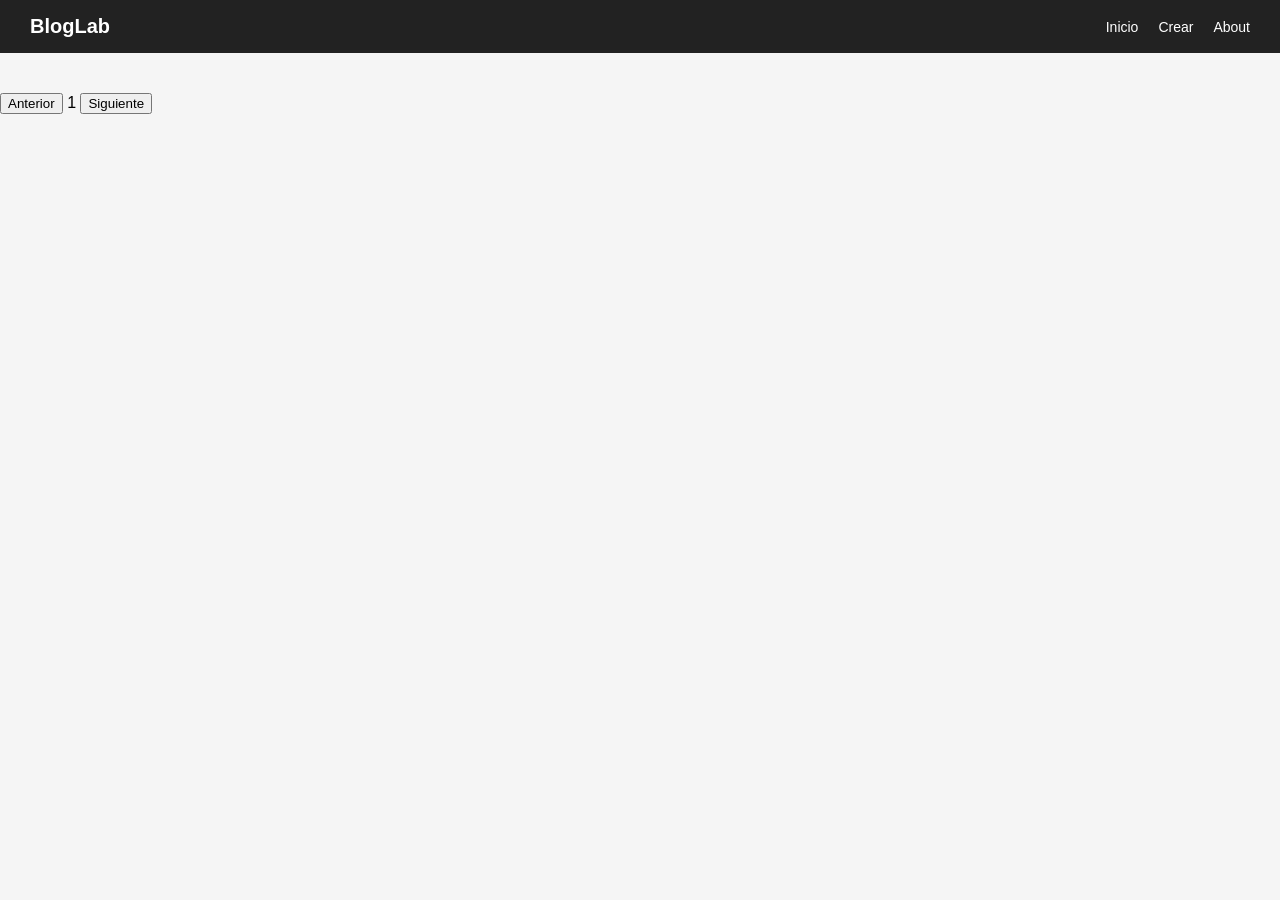
==== index.html @ 7a8147a8 "feat: improve nabvar with blog title and responsive navigation layout" ====
<!DOCTYPE html>
<html lang="es">
<head>

    <meta charset="UTF-8">
    <link rel="stylesheet" href="css/main.css">
    <link rel="stylesheet" href="css/components.css">
    <link rel="stylesheet" href="css/responsive.css">
    
    <title>Blog</title>
</head>
<body>
    <!--Navbar-->
    <nav class="navbar">
        <div class="logo">BlogLab</div>

        <div class="nav-links">
            <a href="index.html">Inicio</a>
            <a href="pages/create.html">Crear</a>
            <a href="pages/about.html">About</a>
        </div>  
    </nav>

    
    <!-- Contenedor de posts -->
     <div id ="posts-container"></div>

     <!--paginacion-->
     <div id="pagination">
        <button id="prev-btn">Anterior</button>
        <span id="page-number">1</span>
        <button id="next-btn">Siguiente</button>
     </div>

     <!--Script -->
     <script type="module" src="js/app.js"></script>

    
</body>
</html>
---- css/main.css ----
body{
    font-family: Arial, Helvetica, sans-serif;
    margin: 0;
    background-color: #f5f5f5;

}

#posts-container{
    display: grid;
    grid-template-columns: repeat( auto-fit, minmax(250px, 1fr));
    gap: 20px;
    padding: 20px;

}

nav{
    background: #333;
    padding: 10px;
    display: flex;
    gap: 15px;
}

nav a{
    color: white;
    text-decoration: none;
}

nav a:hover {
  text-decoration: underline;
}

.navbar{
    display: flex;
    justify-content: space-between;
    align-items: center;
    background: #222;
    padding: 15px 30px;

}

.logo{
    color: white;
    font-size: 20px;
    font-weight: bold;

}


.nav-links{
    display: flex;
    gap: 20px;
}

.nav-links a {
    color: white;
    text-decoration: none;
    font-size: 14px;
    transition: color 0.2s ease;

}

.nav-links a:hover{
    color: #007bff;
}
---- css/components.css ----
/* cards*/
.post-card{
    background: white;
    border-radius: 12px;
    overflow: hidden;
    box-shadow: 0 4px 10px rgba(0, 0, 0, 0.1);
    transition: transform 0.2s ease;

}

.post-card:hover{
    transform: translateY(-5px);
}

.post-card img{
    width: 100%;
    height: 180px;
    object-fit: cover;

}

.post-card h3 {
    padding: 10px;
    font-size: 16px;

}

.post-card p {
    padding:0 10px;
    font-size: 14px;

}

.post-card button {
    margin: 10px;
    padding: 8px; 
    border: none;
    background: #007bff;
    color: white;
    border-radius: 6px;
    cursor: pointer;
}
---- css/responsive.css ----
@media(max-width: 600px){
    .post-card{
        margin: 10px;
        padding: 12px;
    }
}

@media (max-width: 600px) {
  .navbar {
    flex-direction: column;
    gap: 10px;
  }

  .nav-links {
    flex-direction: column;
    align-items: center;
  }
}
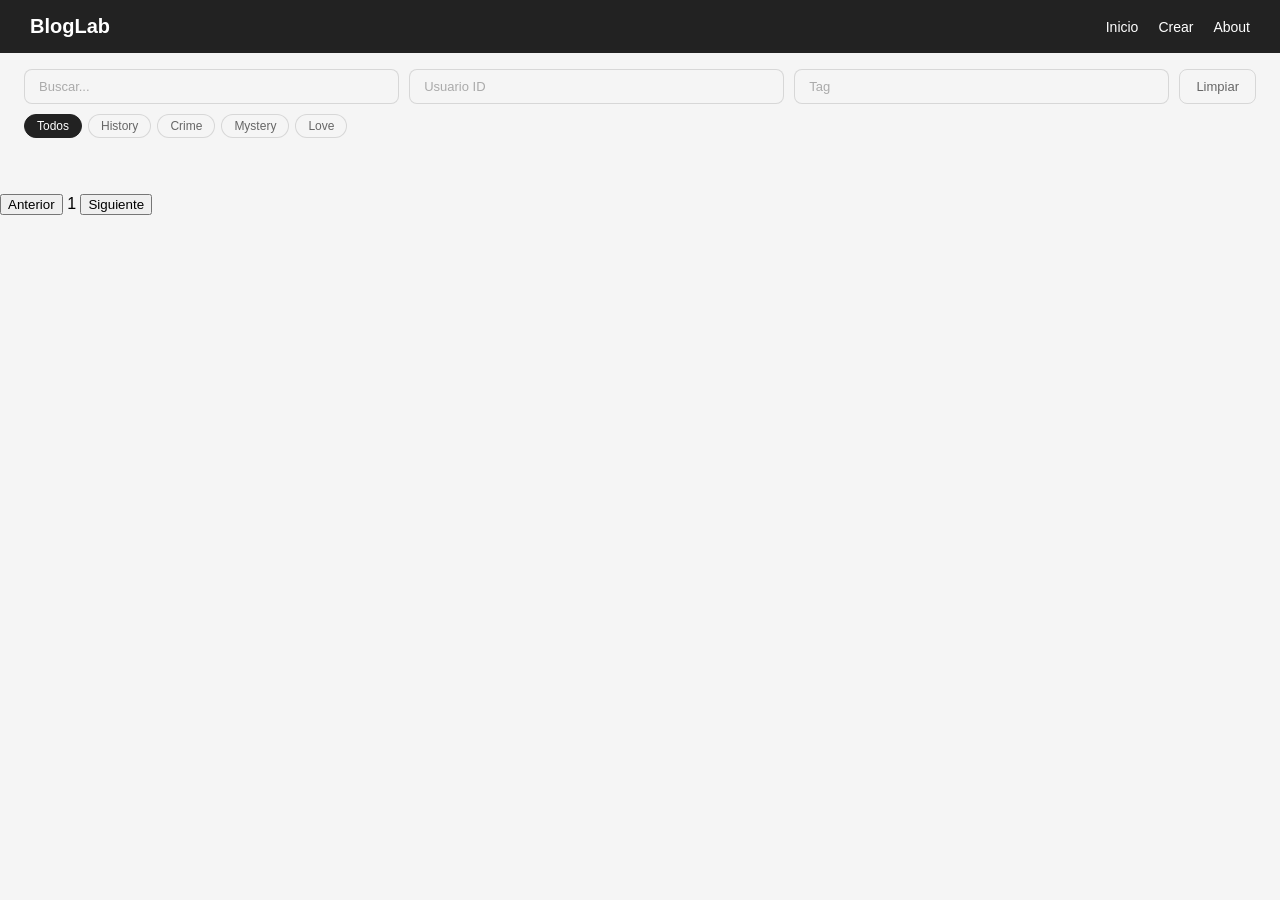
==== commit 8b1b20c4: "feat: disenio de filtros, pills de tags y userID en tags" ====
--- a/index.html
+++ b/index.html
@@ -22,7 +22,21 @@
         </div>  
     </nav>
 
-    
+    <!--Filtros -->
+    <div id="filters">
+  <input type="text" id="search-input" placeholder="Buscar...">
+  <input type="number" id="user-filter" placeholder="Usuario ID" min="1">
+  <input type="text" id="tag-filter" placeholder="Tag">
+  <button id="clear-filters">Limpiar</button>
+</div>
+
+<div id="popular-tags">
+  <span class="tag-pill active" data-tag="">Todos</span>
+  <span class="tag-pill" data-tag="history">History</span>
+  <span class="tag-pill" data-tag="crime">Crime</span>
+  <span class="tag-pill" data-tag="mystery">Mystery</span>
+  <span class="tag-pill" data-tag="love">Love</span>
+</div>
     <!-- Contenedor de posts -->
      <div id ="posts-container"></div>
 
--- a/css/components.css
+++ b/css/components.css
@@ -40,3 +40,83 @@
     border-radius: 6px;
     cursor: pointer;
 }
+.post-user {
+  padding: 0 10px;
+  font-size: 12px;
+  color: #888;
+  font-weight: 600;
+}
+
+
+
+#filters {
+  display: flex;
+  gap: 10px;
+  padding: 16px 24px 0;
+  flex-wrap: wrap;
+}
+
+#filters input {
+  flex: 1;
+  min-width: 140px;
+  padding: 9px 14px;
+  border: 1px solid rgba(0,0,0,0.12);
+  border-radius: 8px;
+  background: #f5f5f5;
+  font-size: 13px;
+  font-family: inherit;
+  color: #333;
+  outline: none;
+  transition: border-color 0.15s, background 0.15s;
+}
+
+#filters input:focus {
+  border-color: rgba(0,0,0,0.3);
+  background: white;
+}
+
+#filters input::placeholder {
+  color: #aaa;
+}
+
+#clear-filters {
+  padding: 9px 16px;
+  border: 1px solid rgba(0,0,0,0.12);
+  border-radius: 8px;
+  background: none;
+  font-size: 13px;
+  font-family: inherit;
+  color: #666;
+  cursor: pointer;
+  transition: background 0.15s;
+}
+
+#clear-filters:hover {
+  background: #f0f0f0;
+}
+
+#popular-tags {
+  display: flex;
+  gap: 6px;
+  padding: 10px 24px 16px;
+  flex-wrap: wrap;
+}
+
+.tag-pill {
+  font-size: 12px;
+  padding: 4px 12px;
+  border-radius: 99px;
+  border: 1px solid rgba(0,0,0,0.12);
+  color: #666;
+  cursor: pointer;
+  background: #f5f5f5;
+  transition: all 0.12s;
+  user-select: none;
+}
+
+.tag-pill:hover,
+.tag-pill.active {
+  background: #222;
+  border-color: #222;
+  color: white;
+}
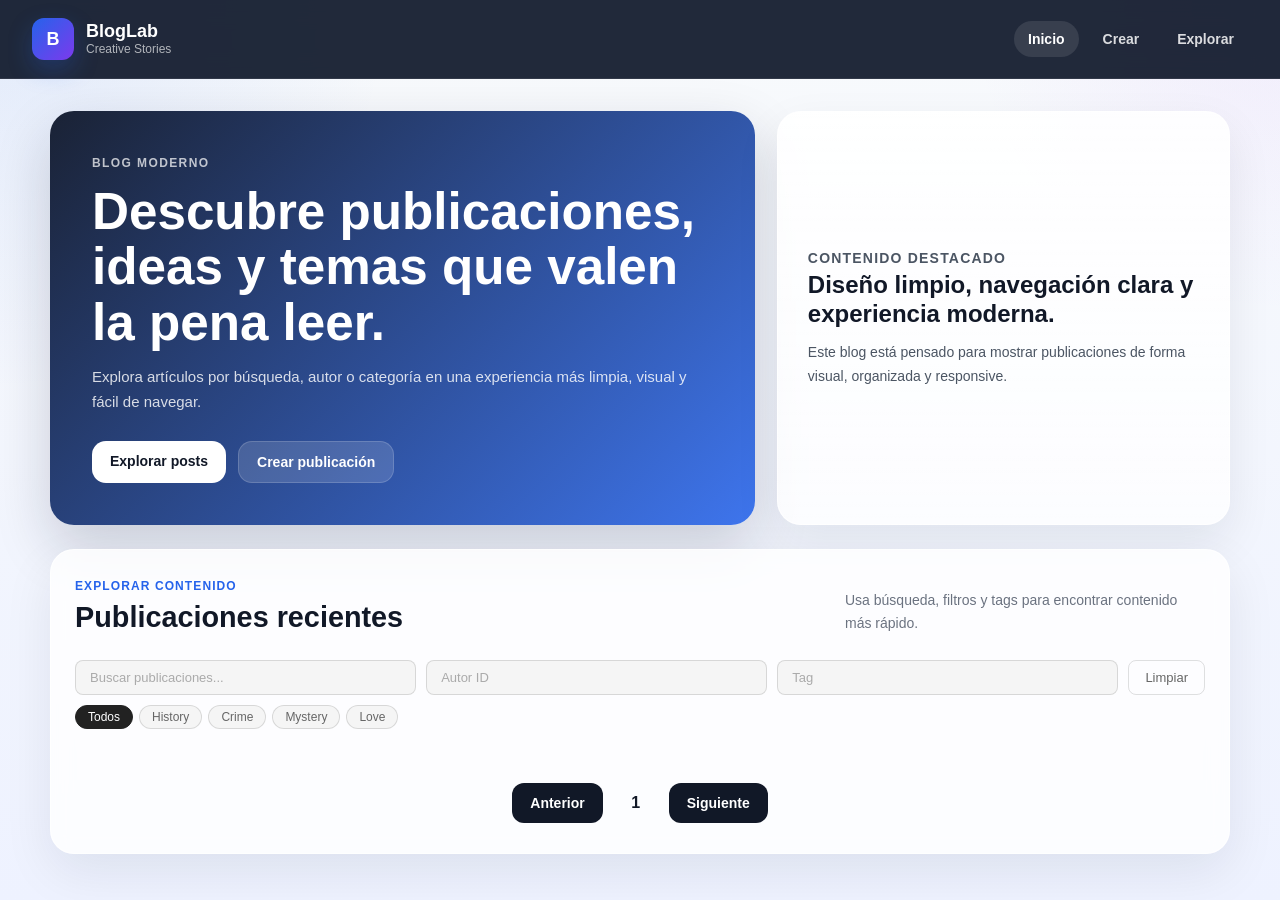
==== commit acfda18d: "feat: improve base layout and navigation structure" ====
--- a/index.html
+++ b/index.html
@@ -1,56 +1,90 @@
-
 <!DOCTYPE html>
 <html lang="es">
 <head>
-
-    <meta charset="UTF-8">
-    <link rel="stylesheet" href="css/main.css">
-    <link rel="stylesheet" href="css/components.css">
-    <link rel="stylesheet" href="css/responsive.css">
-    
-    <title>Blog</title>
+  <meta charset="UTF-8" />
+  <meta name="viewport" content="width=device-width, initial-scale=1.0" />
+  <link rel="stylesheet" href="css/main.css" />
+  <link rel="stylesheet" href="css/components.css" />
+  <link rel="stylesheet" href="css/responsive.css" />
+  <title>BlogLab</title>
 </head>
 <body>
-    <!--Navbar-->
-    <nav class="navbar">
-        <div class="logo">BlogLab</div>
+  <nav class="navbar">
+    <div class="nav-brand">
+      <div class="logo-badge">B</div>
+      <div class="logo-text">
+        <span class="logo-title">BlogLab</span>
+        <span class="logo-subtitle">Creative Stories</span>
+      </div>
+    </div>
 
-        <div class="nav-links">
-            <a href="index.html">Inicio</a>
-            <a href="pages/create.html">Crear</a>
-            <a href="pages/about.html">About</a>
-        </div>  
-    </nav>
+    <div class="nav-links">
+      <a href="index.html" class="active">Inicio</a>
+      <a href="pages/create.html">Crear</a>
+      <a href="pages/about.html">Explorar</a>
+    </div>
+  </nav>
 
-    <!--Filtros -->
-    <div id="filters">
-  <input type="text" id="search-input" placeholder="Buscar...">
-  <input type="number" id="user-filter" placeholder="Usuario ID" min="1">
-  <input type="text" id="tag-filter" placeholder="Tag">
-  <button id="clear-filters">Limpiar</button>
-</div>
+  <main class="page-shell">
+    <section class="hero-section">
+      <div class="hero-copy">
+        <span class="hero-label">BLOG MODERNO</span>
+        <h1>Descubre publicaciones, ideas y temas que valen la pena leer.</h1>
+        <p>
+          Explora artículos por búsqueda, autor o categoría en una experiencia más limpia,
+          visual y fácil de navegar.
+        </p>
 
-<div id="popular-tags">
-  <span class="tag-pill active" data-tag="">Todos</span>
-  <span class="tag-pill" data-tag="history">History</span>
-  <span class="tag-pill" data-tag="crime">Crime</span>
-  <span class="tag-pill" data-tag="mystery">Mystery</span>
-  <span class="tag-pill" data-tag="love">Love</span>
-</div>
-    <!-- Contenedor de posts -->
-     <div id ="posts-container"></div>
+        <div class="hero-actions">
+          <a href="#filters" class="hero-btn hero-btn-primary">Explorar posts</a>
+          <a href="pages/create.html" class="hero-btn hero-btn-secondary">Crear publicación</a>
+        </div>
+      </div>
 
-     <!--paginacion-->
-     <div id="pagination">
+      <div class="hero-card">
+        <p class="hero-card-label">Contenido destacado</p>
+        <h3>Diseño limpio, navegación clara y experiencia moderna.</h3>
+        <p>
+          Este blog está pensado para mostrar publicaciones de forma visual,
+          organizada y responsive.
+        </p>
+      </div>
+    </section>
+
+    <section class="content-panel">
+      <div class="section-heading">
+        <div>
+          <span class="section-label">Explorar contenido</span>
+          <h2>Publicaciones recientes</h2>
+        </div>
+        <p>Usa búsqueda, filtros y tags para encontrar contenido más rápido.</p>
+      </div>
+
+      <div id="filters">
+        <input type="text" id="search-input" placeholder="Buscar publicaciones..." />
+        <input type="number" id="user-filter" placeholder="Autor ID" min="1" />
+        <input type="text" id="tag-filter" placeholder="Tag" />
+        <button id="clear-filters">Limpiar</button>
+      </div>
+
+      <div id="popular-tags">
+        <span class="tag-pill active" data-tag="">Todos</span>
+        <span class="tag-pill" data-tag="history">History</span>
+        <span class="tag-pill" data-tag="crime">Crime</span>
+        <span class="tag-pill" data-tag="mystery">Mystery</span>
+        <span class="tag-pill" data-tag="love">Love</span>
+      </div>
+
+      <div id="posts-container"></div>
+
+      <div id="pagination">
         <button id="prev-btn">Anterior</button>
         <span id="page-number">1</span>
         <button id="next-btn">Siguiente</button>
-     </div>
+      </div>
+    </section>
+  </main>
 
-     <!--Script -->
-     <script type="module" src="js/app.js"></script>
-
-    
+  <script type="module" src="js/app.js"></script>
 </body>
-</html>
-
+</html>
--- a/css/main.css
+++ b/css/main.css
@@ -1,64 +1,285 @@
-body{
-    font-family: Arial, Helvetica, sans-serif;
-    margin: 0;
-    background-color: #f5f5f5;
-
-}
-
-#posts-container{
-    display: grid;
-    grid-template-columns: repeat( auto-fit, minmax(250px, 1fr));
-    gap: 20px;
-    padding: 20px;
-
-}
-
-nav{
-    background: #333;
-    padding: 10px;
-    display: flex;
-    gap: 15px;
-}
-
-nav a{
-    color: white;
-    text-decoration: none;
-}
-
-nav a:hover {
-  text-decoration: underline;
-}
-
-.navbar{
-    display: flex;
-    justify-content: space-between;
-    align-items: center;
-    background: #222;
-    padding: 15px 30px;
-
-}
-
-.logo{
-    color: white;
-    font-size: 20px;
-    font-weight: bold;
-
-}
-
-
-.nav-links{
-    display: flex;
-    gap: 20px;
+* {
+  box-sizing: border-box;
+}
+
+html {
+  scroll-behavior: smooth;
+}
+
+body {
+  margin: 0;
+  font-family: Arial, Helvetica, sans-serif;
+  color: #1f2937;
+  background:
+    radial-gradient(circle at top left, rgba(37, 99, 235, 0.10), transparent 25%),
+    radial-gradient(circle at top right, rgba(168, 85, 247, 0.08), transparent 20%),
+    linear-gradient(180deg, #f8fafc 0%, #eef2ff 100%);
+  min-height: 100vh;
+}
+
+.navbar {
+  position: sticky;
+  top: 0;
+  z-index: 50;
+  display: flex;
+  justify-content: space-between;
+  align-items: center;
+  padding: 18px 32px;
+  background: rgba(15, 23, 42, 0.92);
+  backdrop-filter: blur(12px);
+  border-bottom: 1px solid rgba(255, 255, 255, 0.08);
+}
+
+.nav-brand {
+  display: flex;
+  align-items: center;
+  gap: 12px;
+}
+
+.logo-badge {
+  width: 42px;
+  height: 42px;
+  border-radius: 12px;
+  display: grid;
+  place-items: center;
+  background: linear-gradient(135deg, #2563eb, #7c3aed);
+  color: white;
+  font-weight: bold;
+  font-size: 18px;
+  box-shadow: 0 10px 25px rgba(37, 99, 235, 0.25);
+}
+
+.logo-text {
+  display: flex;
+  flex-direction: column;
+}
+
+.logo-title {
+  color: white;
+  font-size: 18px;
+  font-weight: 700;
+  line-height: 1.1;
+}
+
+.logo-subtitle {
+  color: rgba(255, 255, 255, 0.65);
+  font-size: 12px;
+}
+
+.nav-links {
+  display: flex;
+  gap: 10px;
+  align-items: center;
 }
 
 .nav-links a {
-    color: white;
-    text-decoration: none;
-    font-size: 14px;
-    transition: color 0.2s ease;
-
-}
-
-.nav-links a:hover{
-    color: #007bff;
+  text-decoration: none;
+  color: rgba(255, 255, 255, 0.84);
+  font-size: 14px;
+  font-weight: 600;
+  padding: 10px 14px;
+  border-radius: 999px;
+  transition: all 0.2s ease;
+}
+
+.nav-links a:hover,
+.nav-links a.active {
+  background: rgba(255, 255, 255, 0.10);
+  color: white;
+}
+
+.page-shell {
+  width: min(1180px, calc(100% - 32px));
+  margin: 32px auto 50px;
+}
+
+.hero-section {
+  display: grid;
+  grid-template-columns: 1.4fr 0.9fr;
+  gap: 22px;
+  margin-bottom: 24px;
+}
+
+.hero-copy,
+.hero-card {
+  border-radius: 24px;
+  overflow: hidden;
+  position: relative;
+}
+
+.hero-copy {
+  padding: 42px;
+  background:
+    linear-gradient(135deg, rgba(15, 23, 42, 0.95), rgba(37, 99, 235, 0.88));
+  color: white;
+  box-shadow: 0 22px 55px rgba(15, 23, 42, 0.18);
+}
+
+.hero-label {
+  display: inline-block;
+  margin-bottom: 14px;
+  font-size: 12px;
+  font-weight: 700;
+  letter-spacing: 1.4px;
+  color: rgba(255, 255, 255, 0.72);
+}
+
+.hero-copy h1 {
+  margin: 0 0 14px;
+  font-size: clamp(2rem, 4vw, 3.2rem);
+  line-height: 1.08;
+}
+
+.hero-copy p {
+  margin: 0;
+  max-width: 640px;
+  font-size: 15px;
+  line-height: 1.7;
+  color: rgba(255, 255, 255, 0.82);
+}
+
+.hero-actions {
+  display: flex;
+  gap: 12px;
+  flex-wrap: wrap;
+  margin-top: 26px;
+}
+
+.hero-btn {
+  text-decoration: none;
+  padding: 12px 18px;
+  border-radius: 14px;
+  font-size: 14px;
+  font-weight: 700;
+  transition: transform 0.18s ease, opacity 0.18s ease;
+}
+
+.hero-btn:hover {
+  transform: translateY(-2px);
+  opacity: 0.95;
+}
+
+.hero-btn-primary {
+  background: white;
+  color: #111827;
+}
+
+.hero-btn-secondary {
+  background: rgba(255, 255, 255, 0.14);
+  color: white;
+  border: 1px solid rgba(255, 255, 255, 0.16);
+}
+
+.hero-card {
+  padding: 30px;
+  background:
+    linear-gradient(180deg, rgba(255,255,255,0.9), rgba(255,255,255,0.76));
+  border: 1px solid rgba(255,255,255,0.75);
+  box-shadow: 0 18px 45px rgba(15, 23, 42, 0.08);
+  display: flex;
+  flex-direction: column;
+  justify-content: center;
+}
+
+.hero-card-label {
+  margin: 0 0 10px;
+  color: #2563eb;
+  font-size: 12px;
+  font-weight: 700;
+  text-transform: uppercase;
+  letter-spacing: 1.2px;
+}
+
+.hero-card h3 {
+  margin: 0 0 12px;
+  font-size: 1.5rem;
+  line-height: 1.2;
+  color: #111827;
+}
+
+.hero-card p {
+  margin: 0;
+  color: #4b5563;
+  line-height: 1.7;
+  font-size: 14px;
+}
+
+.content-panel {
+  background: rgba(255, 255, 255, 0.82);
+  border: 1px solid rgba(255, 255, 255, 0.7);
+  box-shadow: 0 18px 50px rgba(15, 23, 42, 0.08);
+  backdrop-filter: blur(10px);
+  border-radius: 24px;
+  overflow: hidden;
+}
+
+.section-heading {
+  display: flex;
+  justify-content: space-between;
+  align-items: flex-end;
+  gap: 18px;
+  padding: 26px 24px 10px;
+}
+
+.section-label {
+  display: inline-block;
+  margin-bottom: 8px;
+  font-size: 12px;
+  font-weight: 700;
+  color: #2563eb;
+  text-transform: uppercase;
+  letter-spacing: 1.1px;
+}
+
+.section-heading h2 {
+  margin: 0;
+  font-size: 1.8rem;
+  color: #111827;
+}
+
+.section-heading p {
+  margin: 0;
+  max-width: 360px;
+  font-size: 14px;
+  color: #6b7280;
+  line-height: 1.6;
+}
+
+#posts-container {
+  display: grid;
+  grid-template-columns: repeat(auto-fit, minmax(260px, 1fr));
+  gap: 22px;
+  padding: 10px 24px 28px;
+}
+
+#pagination {
+  display: flex;
+  justify-content: center;
+  align-items: center;
+  gap: 14px;
+  padding: 0 24px 30px;
+}
+
+#pagination button {
+  border: none;
+  border-radius: 12px;
+  padding: 12px 18px;
+  font-size: 14px;
+  font-weight: 600;
+  cursor: pointer;
+  background: #111827;
+  color: white;
+  transition: transform 0.18s ease, opacity 0.18s ease;
+}
+
+#pagination button:hover {
+  transform: translateY(-2px);
+  opacity: 0.92;
+}
+
+#page-number {
+  min-width: 38px;
+  text-align: center;
+  font-weight: bold;
+  color: #111827;
 }
--- a/css/responsive.css
+++ b/css/responsive.css
@@ -1,18 +1,35 @@
-@media(max-width: 600px){
-    .post-card{
-        margin: 10px;
-        padding: 12px;
-    }
+@media (max-width: 900px) {
+  .navbar {
+    padding: 16px 20px;
+  }
+
+  .page-shell {
+    width: min(100% - 20px, 1180px);
+    margin: 20px auto 32px;
+  }
+
+  #posts-container {
+    padding: 10px 18px 24px;
+  }
 }
 
 @media (max-width: 600px) {
   .navbar {
     flex-direction: column;
-    gap: 10px;
+    align-items: flex-start;
+    gap: 14px;
   }
 
   .nav-links {
-    flex-direction: column;
-    align-items: center;
+    width: 100%;
+    flex-wrap: wrap;
+  }
+
+  .nav-links a {
+    text-align: center;
+  }
+
+  #pagination {
+    flex-wrap: wrap;
   }
 }
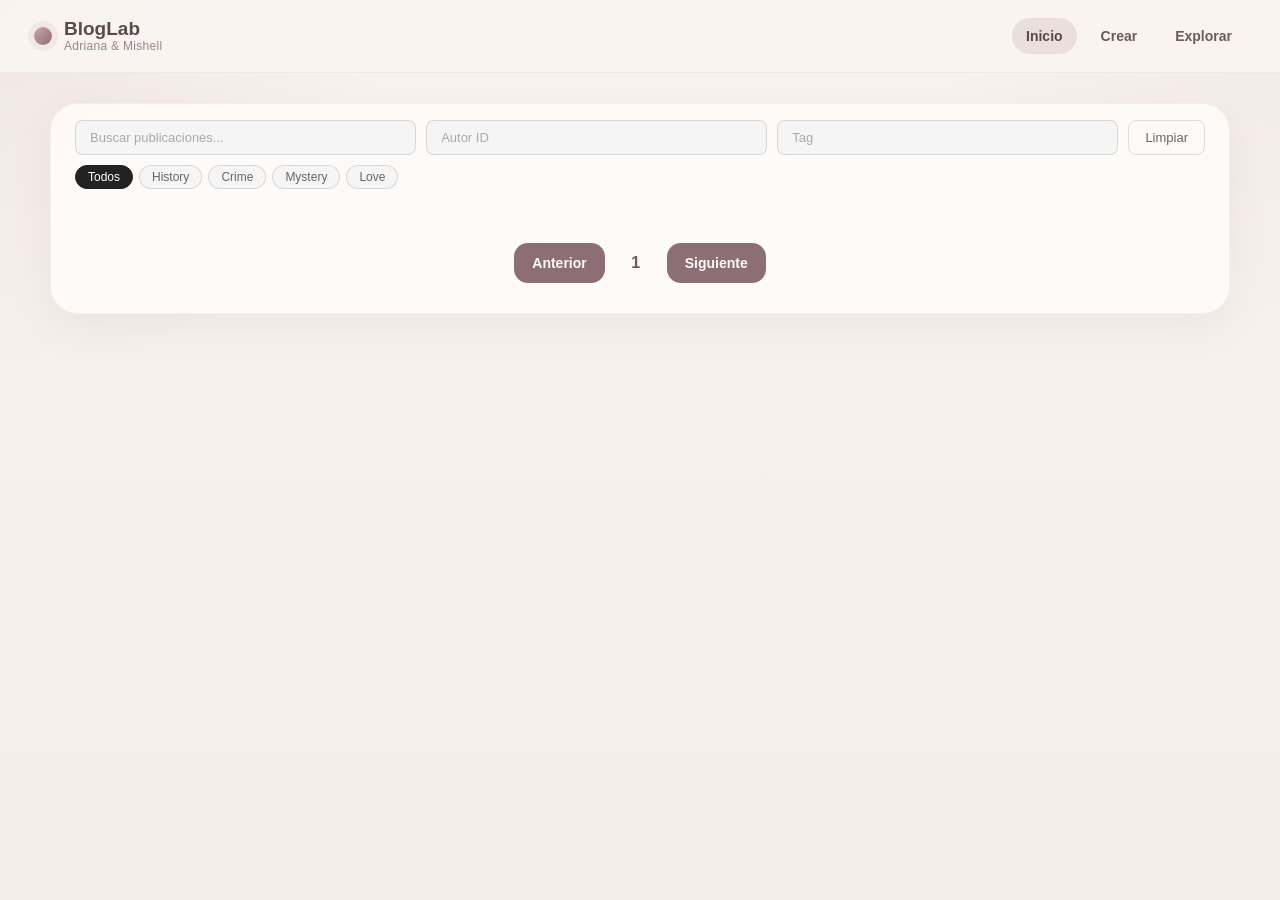
==== commit 898ed82a: "feat: change the base layout and navigation structure" ====
--- a/index.html
+++ b/index.html
@@ -11,10 +11,10 @@
 <body>
   <nav class="navbar">
     <div class="nav-brand">
-      <div class="logo-badge">B</div>
-      <div class="logo-text">
-        <span class="logo-title">BlogLab</span>
-        <span class="logo-subtitle">Creative Stories</span>
+      <div class="brand-mark"></div>
+      <div class="brand-text">
+        <span class="brand-title">BlogLab</span>
+        <span class="brand-subtitle">Adriana & Mishell </span>
       </div>
     </div>
 
@@ -26,40 +26,7 @@
   </nav>
 
   <main class="page-shell">
-    <section class="hero-section">
-      <div class="hero-copy">
-        <span class="hero-label">BLOG MODERNO</span>
-        <h1>Descubre publicaciones, ideas y temas que valen la pena leer.</h1>
-        <p>
-          Explora artículos por búsqueda, autor o categoría en una experiencia más limpia,
-          visual y fácil de navegar.
-        </p>
-
-        <div class="hero-actions">
-          <a href="#filters" class="hero-btn hero-btn-primary">Explorar posts</a>
-          <a href="pages/create.html" class="hero-btn hero-btn-secondary">Crear publicación</a>
-        </div>
-      </div>
-
-      <div class="hero-card">
-        <p class="hero-card-label">Contenido destacado</p>
-        <h3>Diseño limpio, navegación clara y experiencia moderna.</h3>
-        <p>
-          Este blog está pensado para mostrar publicaciones de forma visual,
-          organizada y responsive.
-        </p>
-      </div>
-    </section>
-
     <section class="content-panel">
-      <div class="section-heading">
-        <div>
-          <span class="section-label">Explorar contenido</span>
-          <h2>Publicaciones recientes</h2>
-        </div>
-        <p>Usa búsqueda, filtros y tags para encontrar contenido más rápido.</p>
-      </div>
-
       <div id="filters">
         <input type="text" id="search-input" placeholder="Buscar publicaciones..." />
         <input type="number" id="user-filter" placeholder="Autor ID" min="1" />
--- a/css/main.css
+++ b/css/main.css
@@ -9,11 +9,11 @@
 body {
   margin: 0;
   font-family: Arial, Helvetica, sans-serif;
-  color: #1f2937;
+  color: #4f4343;
   background:
-    radial-gradient(circle at top left, rgba(37, 99, 235, 0.10), transparent 25%),
-    radial-gradient(circle at top right, rgba(168, 85, 247, 0.08), transparent 20%),
-    linear-gradient(180deg, #f8fafc 0%, #eef2ff 100%);
+    radial-gradient(circle at top left, rgba(214, 188, 188, 0.22), transparent 25%),
+    radial-gradient(circle at top right, rgba(232, 216, 210, 0.35), transparent 22%),
+    linear-gradient(180deg, #f8f3ef 0%, #f4eeea 100%);
   min-height: 100vh;
 }
 
@@ -24,10 +24,10 @@
   display: flex;
   justify-content: space-between;
   align-items: center;
-  padding: 18px 32px;
-  background: rgba(15, 23, 42, 0.92);
-  backdrop-filter: blur(12px);
-  border-bottom: 1px solid rgba(255, 255, 255, 0.08);
+  padding: 18px 34px;
+  background: rgba(250, 245, 241, 0.92);
+  backdrop-filter: blur(10px);
+  border-bottom: 1px solid rgba(120, 97, 97, 0.08);
 }
 
 .nav-brand {
@@ -36,45 +36,41 @@
   gap: 12px;
 }
 
-.logo-badge {
-  width: 42px;
-  height: 42px;
-  border-radius: 12px;
-  display: grid;
-  place-items: center;
-  background: linear-gradient(135deg, #2563eb, #7c3aed);
-  color: white;
-  font-weight: bold;
-  font-size: 18px;
-  box-shadow: 0 10px 25px rgba(37, 99, 235, 0.25);
+.brand-mark {
+  width: 18px;
+  height: 18px;
+  border-radius: 50%;
+  background: linear-gradient(135deg, #c9a7a7, #8b6f74);
+  box-shadow: 0 0 0 6px rgba(201, 167, 167, 0.16);
 }
 
-.logo-text {
+.brand-text {
   display: flex;
   flex-direction: column;
 }
 
-.logo-title {
-  color: white;
-  font-size: 18px;
+.brand-title {
+  font-size: 19px;
   font-weight: 700;
+  color: #5a4b4b;
   line-height: 1.1;
 }
 
-.logo-subtitle {
-  color: rgba(255, 255, 255, 0.65);
+.brand-subtitle {
   font-size: 12px;
+  color: #9a8585;
+  letter-spacing: 0.3px;
 }
 
 .nav-links {
   display: flex;
+  align-items: center;
   gap: 10px;
-  align-items: center;
 }
 
 .nav-links a {
   text-decoration: none;
-  color: rgba(255, 255, 255, 0.84);
+  color: #6c5b5b;
   font-size: 14px;
   font-weight: 600;
   padding: 10px 14px;
@@ -84,165 +80,22 @@
 
 .nav-links a:hover,
 .nav-links a.active {
-  background: rgba(255, 255, 255, 0.10);
-  color: white;
+  background: #eadfdb;
+  color: #594949;
 }
 
 .page-shell {
-  width: min(1180px, calc(100% - 32px));
-  margin: 32px auto 50px;
-}
-
-.hero-section {
-  display: grid;
-  grid-template-columns: 1.4fr 0.9fr;
-  gap: 22px;
-  margin-bottom: 24px;
-}
-
-.hero-copy,
-.hero-card {
-  border-radius: 24px;
-  overflow: hidden;
-  position: relative;
-}
-
-.hero-copy {
-  padding: 42px;
-  background:
-    linear-gradient(135deg, rgba(15, 23, 42, 0.95), rgba(37, 99, 235, 0.88));
-  color: white;
-  box-shadow: 0 22px 55px rgba(15, 23, 42, 0.18);
-}
-
-.hero-label {
-  display: inline-block;
-  margin-bottom: 14px;
-  font-size: 12px;
-  font-weight: 700;
-  letter-spacing: 1.4px;
-  color: rgba(255, 255, 255, 0.72);
-}
-
-.hero-copy h1 {
-  margin: 0 0 14px;
-  font-size: clamp(2rem, 4vw, 3.2rem);
-  line-height: 1.08;
-}
-
-.hero-copy p {
-  margin: 0;
-  max-width: 640px;
-  font-size: 15px;
-  line-height: 1.7;
-  color: rgba(255, 255, 255, 0.82);
-}
-
-.hero-actions {
-  display: flex;
-  gap: 12px;
-  flex-wrap: wrap;
-  margin-top: 26px;
-}
-
-.hero-btn {
-  text-decoration: none;
-  padding: 12px 18px;
-  border-radius: 14px;
-  font-size: 14px;
-  font-weight: 700;
-  transition: transform 0.18s ease, opacity 0.18s ease;
-}
-
-.hero-btn:hover {
-  transform: translateY(-2px);
-  opacity: 0.95;
-}
-
-.hero-btn-primary {
-  background: white;
-  color: #111827;
-}
-
-.hero-btn-secondary {
-  background: rgba(255, 255, 255, 0.14);
-  color: white;
-  border: 1px solid rgba(255, 255, 255, 0.16);
-}
-
-.hero-card {
-  padding: 30px;
-  background:
-    linear-gradient(180deg, rgba(255,255,255,0.9), rgba(255,255,255,0.76));
-  border: 1px solid rgba(255,255,255,0.75);
-  box-shadow: 0 18px 45px rgba(15, 23, 42, 0.08);
-  display: flex;
-  flex-direction: column;
-  justify-content: center;
-}
-
-.hero-card-label {
-  margin: 0 0 10px;
-  color: #2563eb;
-  font-size: 12px;
-  font-weight: 700;
-  text-transform: uppercase;
-  letter-spacing: 1.2px;
-}
-
-.hero-card h3 {
-  margin: 0 0 12px;
-  font-size: 1.5rem;
-  line-height: 1.2;
-  color: #111827;
-}
-
-.hero-card p {
-  margin: 0;
-  color: #4b5563;
-  line-height: 1.7;
-  font-size: 14px;
+  width: min(1180px, calc(100% - 34px));
+  margin: 30px auto 48px;
 }
 
 .content-panel {
-  background: rgba(255, 255, 255, 0.82);
-  border: 1px solid rgba(255, 255, 255, 0.7);
-  box-shadow: 0 18px 50px rgba(15, 23, 42, 0.08);
+  background: rgba(255, 252, 250, 0.86);
+  border: 1px solid rgba(145, 118, 118, 0.08);
+  box-shadow: 0 14px 40px rgba(125, 102, 102, 0.08);
   backdrop-filter: blur(10px);
-  border-radius: 24px;
+  border-radius: 28px;
   overflow: hidden;
-}
-
-.section-heading {
-  display: flex;
-  justify-content: space-between;
-  align-items: flex-end;
-  gap: 18px;
-  padding: 26px 24px 10px;
-}
-
-.section-label {
-  display: inline-block;
-  margin-bottom: 8px;
-  font-size: 12px;
-  font-weight: 700;
-  color: #2563eb;
-  text-transform: uppercase;
-  letter-spacing: 1.1px;
-}
-
-.section-heading h2 {
-  margin: 0;
-  font-size: 1.8rem;
-  color: #111827;
-}
-
-.section-heading p {
-  margin: 0;
-  max-width: 360px;
-  font-size: 14px;
-  color: #6b7280;
-  line-height: 1.6;
 }
 
 #posts-container {
@@ -256,19 +109,19 @@
   display: flex;
   justify-content: center;
   align-items: center;
-  gap: 14px;
+  gap: 12px;
   padding: 0 24px 30px;
 }
 
 #pagination button {
   border: none;
-  border-radius: 12px;
+  border-radius: 14px;
   padding: 12px 18px;
   font-size: 14px;
   font-weight: 600;
   cursor: pointer;
-  background: #111827;
-  color: white;
+  background: #8b6f74;
+  color: #fffaf8;
   transition: transform 0.18s ease, opacity 0.18s ease;
 }
 
@@ -280,6 +133,6 @@
 #page-number {
   min-width: 38px;
   text-align: center;
-  font-weight: bold;
-  color: #111827;
+  font-weight: 700;
+  color: #6c5b5b;
 }
--- a/css/responsive.css
+++ b/css/responsive.css
@@ -1,35 +1,138 @@
-@media (max-width: 900px) {
-  .navbar {
-    padding: 16px 20px;
-  }
-
-  .page-shell {
-    width: min(100% - 20px, 1180px);
-    margin: 20px auto 32px;
-  }
-
-  #posts-container {
-    padding: 10px 18px 24px;
-  }
+* {
+  box-sizing: border-box;
 }
 
-@media (max-width: 600px) {
-  .navbar {
-    flex-direction: column;
-    align-items: flex-start;
-    gap: 14px;
-  }
+html {
+  scroll-behavior: smooth;
+}
 
-  .nav-links {
-    width: 100%;
-    flex-wrap: wrap;
-  }
+body {
+  margin: 0;
+  font-family: Arial, Helvetica, sans-serif;
+  color: #4f4343;
+  background:
+    radial-gradient(circle at top left, rgba(214, 188, 188, 0.22), transparent 25%),
+    radial-gradient(circle at top right, rgba(232, 216, 210, 0.35), transparent 22%),
+    linear-gradient(180deg, #f8f3ef 0%, #f4eeea 100%);
+  min-height: 100vh;
+}
 
-  .nav-links a {
-    text-align: center;
-  }
+.navbar {
+  position: sticky;
+  top: 0;
+  z-index: 50;
+  display: flex;
+  justify-content: space-between;
+  align-items: center;
+  padding: 18px 34px;
+  background: rgba(250, 245, 241, 0.92);
+  backdrop-filter: blur(10px);
+  border-bottom: 1px solid rgba(120, 97, 97, 0.08);
+}
 
-  #pagination {
-    flex-wrap: wrap;
-  }
+.nav-brand {
+  display: flex;
+  align-items: center;
+  gap: 12px;
+}
+
+.brand-mark {
+  width: 18px;
+  height: 18px;
+  border-radius: 50%;
+  background: linear-gradient(135deg, #c9a7a7, #8b6f74);
+  box-shadow: 0 0 0 6px rgba(201, 167, 167, 0.16);
+}
+
+.brand-text {
+  display: flex;
+  flex-direction: column;
+}
+
+.brand-title {
+  font-size: 19px;
+  font-weight: 700;
+  color: #5a4b4b;
+  line-height: 1.1;
+}
+
+.brand-subtitle {
+  font-size: 12px;
+  color: #9a8585;
+  letter-spacing: 0.3px;
+}
+
+.nav-links {
+  display: flex;
+  align-items: center;
+  gap: 10px;
+}
+
+.nav-links a {
+  text-decoration: none;
+  color: #6c5b5b;
+  font-size: 14px;
+  font-weight: 600;
+  padding: 10px 14px;
+  border-radius: 999px;
+  transition: all 0.2s ease;
+}
+
+.nav-links a:hover,
+.nav-links a.active {
+  background: #eadfdb;
+  color: #594949;
+}
+
+.page-shell {
+  width: min(1180px, calc(100% - 34px));
+  margin: 30px auto 48px;
+}
+
+.content-panel {
+  background: rgba(255, 252, 250, 0.86);
+  border: 1px solid rgba(145, 118, 118, 0.08);
+  box-shadow: 0 14px 40px rgba(125, 102, 102, 0.08);
+  backdrop-filter: blur(10px);
+  border-radius: 28px;
+  overflow: hidden;
+}
+
+#posts-container {
+  display: grid;
+  grid-template-columns: repeat(auto-fit, minmax(260px, 1fr));
+  gap: 22px;
+  padding: 10px 24px 28px;
+}
+
+#pagination {
+  display: flex;
+  justify-content: center;
+  align-items: center;
+  gap: 12px;
+  padding: 0 24px 30px;
+}
+
+#pagination button {
+  border: none;
+  border-radius: 14px;
+  padding: 12px 18px;
+  font-size: 14px;
+  font-weight: 600;
+  cursor: pointer;
+  background: #8b6f74;
+  color: #fffaf8;
+  transition: transform 0.18s ease, opacity 0.18s ease;
+}
+
+#pagination button:hover {
+  transform: translateY(-2px);
+  opacity: 0.92;
+}
+
+#page-number {
+  min-width: 38px;
+  text-align: center;
+  font-weight: 700;
+  color: #6c5b5b;
 }
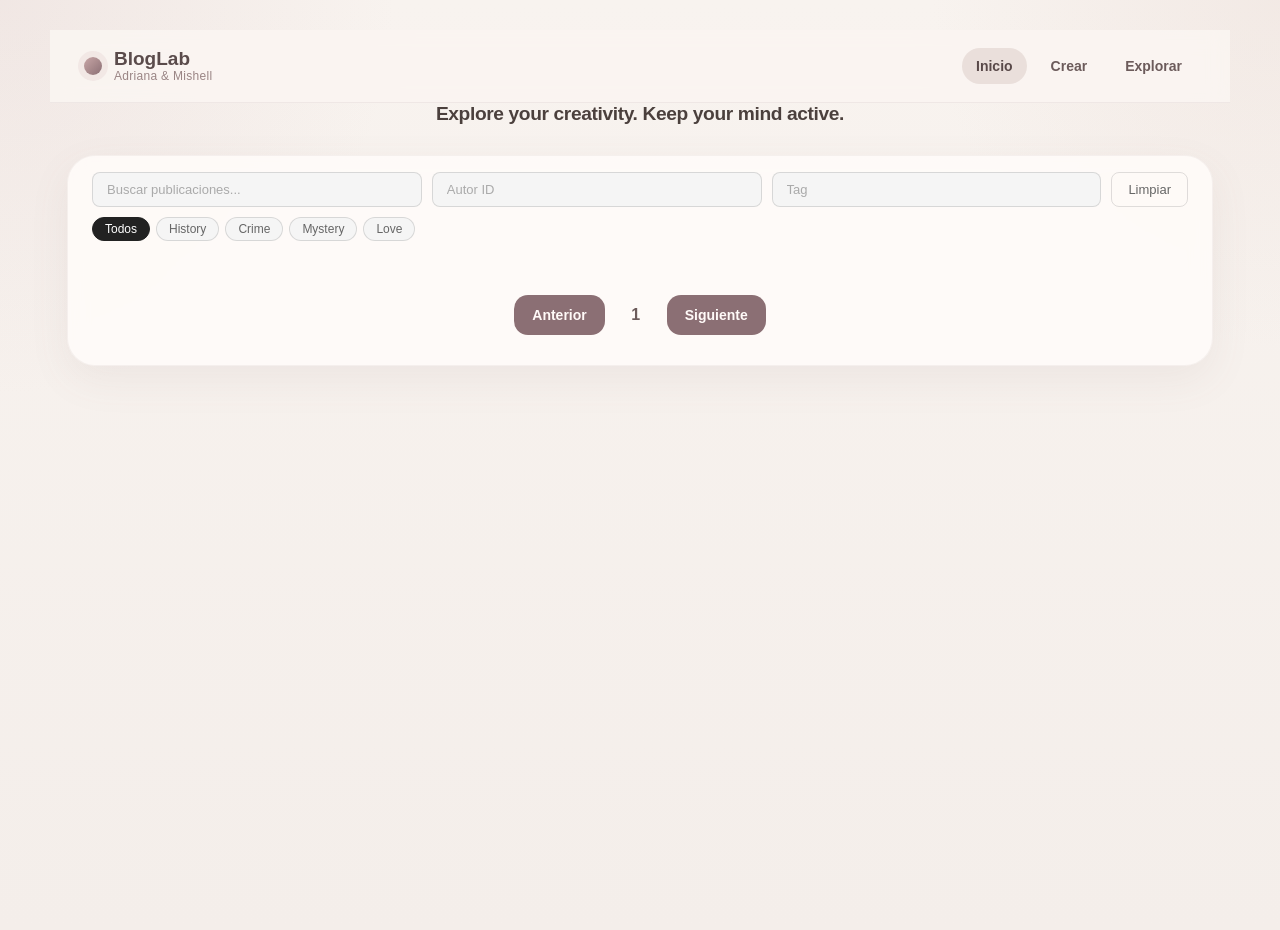
==== commit 7c569080: "feat: update home intro text and center alignment" ====
--- a/index.html
+++ b/index.html
@@ -1,5 +1,7 @@
 <!DOCTYPE html>
 <html lang="es">
+    <main class="page-shell">
+
 <head>
   <meta charset="UTF-8" />
   <meta name="viewport" content="width=device-width, initial-scale=1.0" />
@@ -25,6 +27,11 @@
     </div>
   </nav>
 
+
+   <section class="home-intro">
+     <h1 class="home-intro__title">Explore your creativity. Keep your mind active.</h1>
+   </section>
+
   <main class="page-shell">
     <section class="content-panel">
       <div id="filters">
@@ -33,6 +40,8 @@
         <input type="text" id="tag-filter" placeholder="Tag" />
         <button id="clear-filters">Limpiar</button>
       </div>
+
+      
 
       <div id="popular-tags">
         <span class="tag-pill active" data-tag="">Todos</span>
--- a/css/main.css
+++ b/css/main.css
@@ -135,4 +135,20 @@
   text-align: center;
   font-weight: 700;
   color: #6c5b5b;
+}
+
+.home-intro {
+  width: 100%;
+  max-width: 1200px;
+  margin: 0 auto 1rem;
+  padding: 0 0.5rem;
+  text-align: center; 
+}
+
+.home-intro__title {
+  margin: 0;
+  font-size: 1.2rem;
+  font-weight: 600;
+  color: #4b403d;
+  letter-spacing: -0.02em;
 }
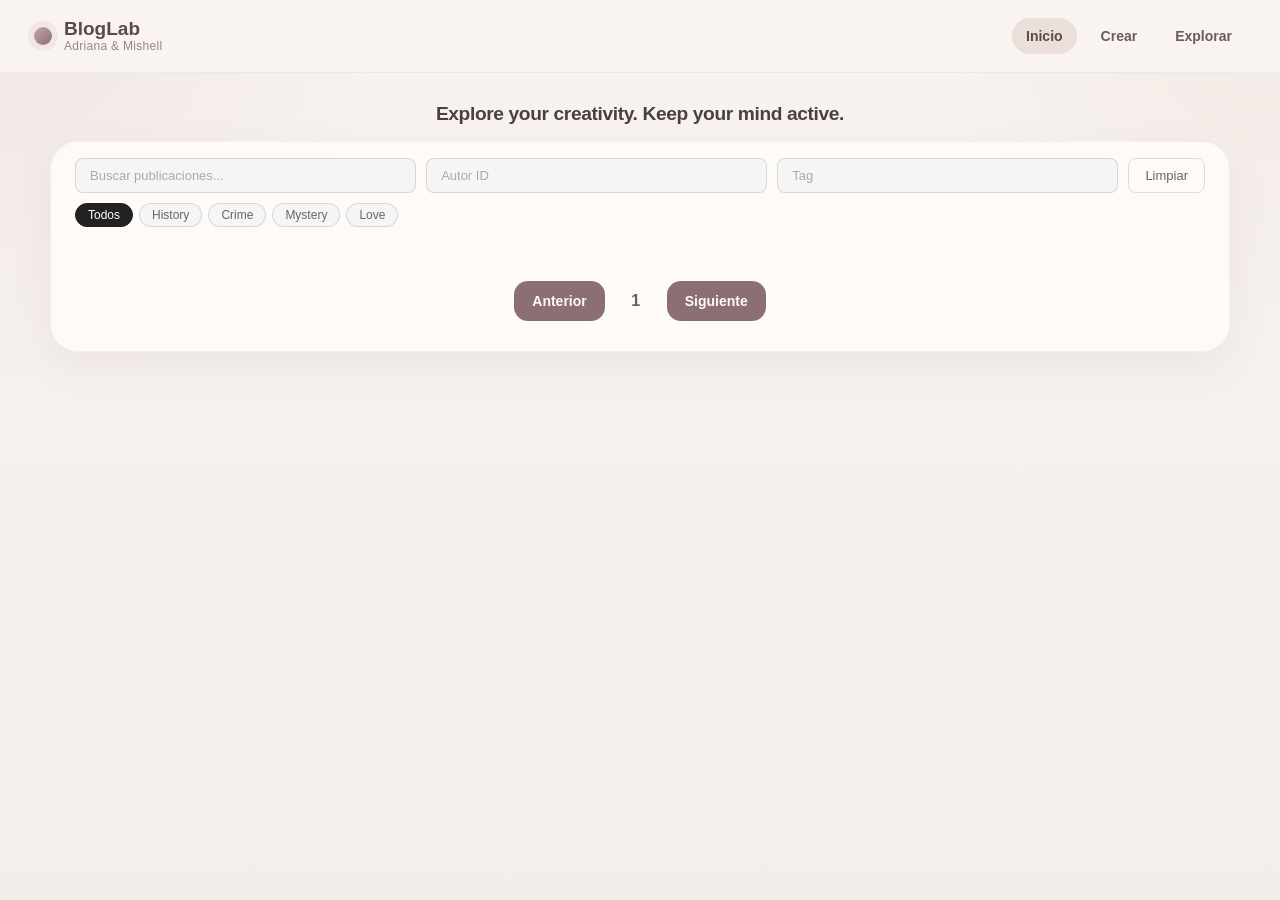
==== commit 16ff47b5: "fix: clean index structure and add intro section correctly" ====
--- a/index.html
+++ b/index.html
@@ -1,7 +1,5 @@
 <!DOCTYPE html>
 <html lang="es">
-    <main class="page-shell">
-
 <head>
   <meta charset="UTF-8" />
   <meta name="viewport" content="width=device-width, initial-scale=1.0" />
@@ -10,13 +8,15 @@
   <link rel="stylesheet" href="css/responsive.css" />
   <title>BlogLab</title>
 </head>
+
 <body>
+
   <nav class="navbar">
     <div class="nav-brand">
       <div class="brand-mark"></div>
       <div class="brand-text">
         <span class="brand-title">BlogLab</span>
-        <span class="brand-subtitle">Adriana & Mishell </span>
+        <span class="brand-subtitle">Adriana & Mishell</span>
       </div>
     </div>
 
@@ -27,21 +27,22 @@
     </div>
   </nav>
 
+  <main class="page-shell">
 
-   <section class="home-intro">
-     <h1 class="home-intro__title">Explore your creativity. Keep your mind active.</h1>
-   </section>
+    <section class="home-intro">
+      <h1 class="home-intro__title">
+        Explore your creativity. Keep your mind active.
+      </h1>
+    </section>
 
-  <main class="page-shell">
     <section class="content-panel">
+
       <div id="filters">
         <input type="text" id="search-input" placeholder="Buscar publicaciones..." />
         <input type="number" id="user-filter" placeholder="Autor ID" min="1" />
         <input type="text" id="tag-filter" placeholder="Tag" />
         <button id="clear-filters">Limpiar</button>
       </div>
-
-      
 
       <div id="popular-tags">
         <span class="tag-pill active" data-tag="">Todos</span>
@@ -58,9 +59,12 @@
         <span id="page-number">1</span>
         <button id="next-btn">Siguiente</button>
       </div>
+
     </section>
+
   </main>
 
   <script type="module" src="js/app.js"></script>
+
 </body>
 </html>
--- a/css/main.css
+++ b/css/main.css
@@ -151,4 +151,12 @@
   font-weight: 600;
   color: #4b403d;
   letter-spacing: -0.02em;
+}
+
+.home-intro__title {
+  transition: all 0.3s ease;
+}
+
+.home-intro__title:hover {
+  opacity: 0.8;
 }
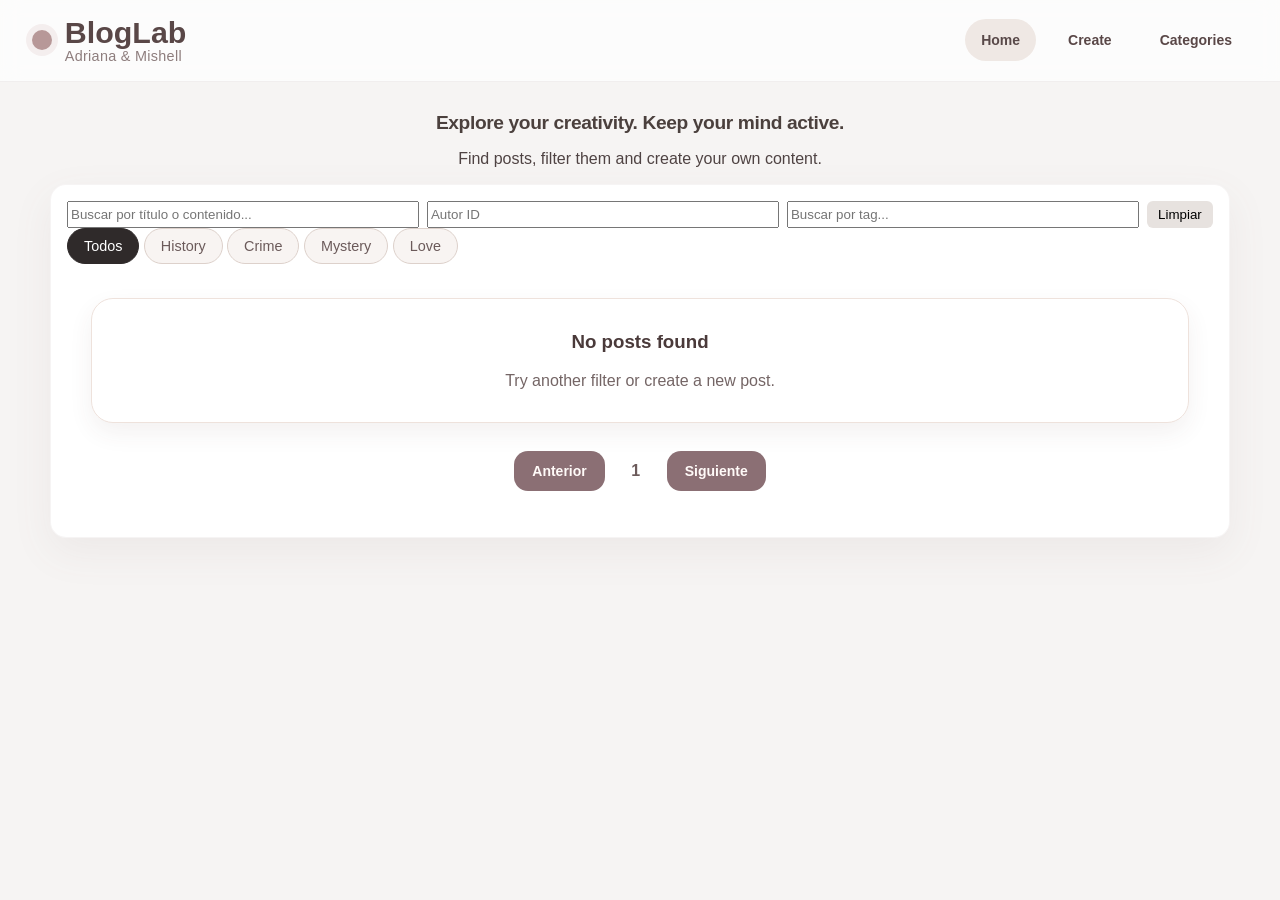
==== commit 917d6840: "feat: connect home, create and detail views with local post storage" ====
--- a/index.html
+++ b/index.html
@@ -8,9 +8,7 @@
   <link rel="stylesheet" href="css/responsive.css" />
   <title>BlogLab</title>
 </head>
-
 <body>
-
   <nav class="navbar">
     <div class="nav-brand">
       <div class="brand-mark"></div>
@@ -21,50 +19,50 @@
     </div>
 
     <div class="nav-links">
-      <a href="index.html" class="active">Inicio</a>
-      <a href="pages/create.html">Crear</a>
-      <a href="pages/about.html">Explorar</a>
+      <a href="index.html" class="active">Home </a>
+      <a href="pages/create.html">Create</a>
+      <a href="pages/categories.html">Categories</a>
     </div>
   </nav>
 
   <main class="page-shell">
-
     <section class="home-intro">
-      <h1 class="home-intro__title">
-        Explore your creativity. Keep your mind active.
-      </h1>
+      <h1 class="home-intro__title">Explore your creativity. Keep your mind active.</h1>
+      <p class="home-intro__text">Find posts, filter them and create your own content.</p>
     </section>
 
     <section class="content-panel">
+      <div id="feedback-message" class="feedback-message hidden"></div>
 
-      <div id="filters">
-        <input type="text" id="search-input" placeholder="Buscar publicaciones..." />
+      <div id="filters" class="filters-bar">
+        <input type="text" id="search-input" placeholder="Buscar por título o contenido..." />
         <input type="number" id="user-filter" placeholder="Autor ID" min="1" />
-        <input type="text" id="tag-filter" placeholder="Tag" />
-        <button id="clear-filters">Limpiar</button>
+        <input type="text" id="tag-filter" placeholder="Buscar por tag..." />
+        <button id="clear-filters" type="button">Limpiar</button>
       </div>
 
-      <div id="popular-tags">
-        <span class="tag-pill active" data-tag="">Todos</span>
-        <span class="tag-pill" data-tag="history">History</span>
-        <span class="tag-pill" data-tag="crime">Crime</span>
-        <span class="tag-pill" data-tag="mystery">Mystery</span>
-        <span class="tag-pill" data-tag="love">Love</span>
+      <div id="popular-tags" class="popular-tags">
+        <button class="tag-pill active" data-tag="" type="button">Todos</button>
+        <button class="tag-pill" data-tag="history" type="button">History</button>
+        <button class="tag-pill" data-tag="crime" type="button">Crime</button>
+        <button class="tag-pill" data-tag="mystery" type="button">Mystery</button>
+        <button class="tag-pill" data-tag="love" type="button">Love</button>
       </div>
 
-      <div id="posts-container"></div>
+      <div id="status-message" class="status-message hidden"></div>
 
-      <div id="pagination">
-        <button id="prev-btn">Anterior</button>
+      <section class="posts-section">
+        <div id="posts-container" class="posts-grid"></div>
+      </section>
+
+      <div id="pagination" class="pagination">
+        <button id="prev-btn" type="button">Anterior</button>
         <span id="page-number">1</span>
-        <button id="next-btn">Siguiente</button>
+        <button id="next-btn" type="button">Siguiente</button>
       </div>
-
     </section>
-
   </main>
 
   <script type="module" src="js/app.js"></script>
-
 </body>
 </html>
--- a/css/main.css
+++ b/css/main.css
@@ -159,4 +159,236 @@
 
 .home-intro__title:hover {
   opacity: 0.8;
+}
+
+body {
+  background: #f6f4f3;
+}
+
+.content-panel {
+  background: #ffffff;
+  border-radius: 16px;
+  padding: 1rem;
+}
+
+#filters {
+  display: flex;
+  gap: 0.5rem;
+  flex-wrap: wrap;
+}
+
+#filters input {
+  flex: 1;
+  min-width: 150px;
+}
+
+#filters button {
+  background: #e7e2df;
+  border: none;
+  padding: 0.4rem 0.7rem;
+  border-radius: 6px;
+  cursor: pointer;
+}
+
+.create-panel {
+  max-width: 760px;
+  margin: 0 auto;
+}
+
+.create-title {
+  margin: 0 0 0.35rem;
+  text-align: center;
+  color: #4b403d;
+  font-size: 1.5rem;
+  font-weight: 700;
+}
+
+.create-subtitle {
+  margin: 0 0 1.5rem;
+  text-align: center;
+  color: #7b6f6b;
+  font-size: 0.95rem;
+}
+
+.create-form {
+  display: flex;
+  flex-direction: column;
+  gap: 0.9rem;
+}
+
+.create-form input,
+.create-form textarea {
+  width: 100%;
+  border: 1px solid #ddd6d3;
+  border-radius: 10px;
+  padding: 0.9rem 1rem;
+  font: inherit;
+  background: #fff;
+  color: #4b403d;
+}
+
+.create-form textarea {
+  resize: vertical;
+  min-height: 180px;
+}
+
+.create-form button {
+  align-self: flex-end;
+  border: none;
+  background: #8f767b;
+  color: #fff;
+  padding: 0.75rem 1.15rem;
+  border-radius: 10px;
+  font: inherit;
+  cursor: pointer;
+  transition: background 0.2s ease;
+}
+
+.create-form button:hover {
+  background: #7e686d;
+}
+
+.create-form select {
+  width: 100%;
+  border: 1px solid #ddd6d3;
+  border-radius: 10px;
+  padding: 0.9rem 1rem;
+  font: inherit;
+  background: #fff;
+  color: #4b403d;
+}
+
+#posts-container {
+  display: grid;
+  grid-template-columns: repeat(auto-fit, minmax(280px, 1fr));
+  gap: 1.4rem;
+  margin-top: 1.5rem;
+}
+
+.post-card {
+  background: #ffffff;
+  border-radius: 16px;
+  overflow: hidden;
+  box-shadow: 0 6px 18px rgba(0, 0, 0, 0.06);
+  transition: transform 0.2s ease, box-shadow 0.2s ease;
+}
+
+.post-card:hover {
+  transform: translateY(-4px);
+  box-shadow: 0 10px 22px rgba(0, 0, 0, 0.08);
+}
+
+.post-card__image {
+  width: 100%;
+  height: 190px;
+  object-fit: cover;
+  display: block;
+}
+
+.post-card__content {
+  padding: 1rem;
+}
+
+.post-card__title {
+  margin: 0 0 0.7rem;
+  font-size: 1rem;
+  line-height: 1.35;
+  color: #4b403d;
+}
+
+.post-card__author {
+  margin: 0 0 0.8rem;
+  font-weight: 600;
+  color: #8a7d79;
+}
+
+.post-card__text {
+  margin: 0 0 1rem;
+  color: #5d514e;
+  line-height: 1.5;
+}
+
+.post-card__tags {
+  display: flex;
+  flex-wrap: wrap;
+  gap: 0.45rem;
+  margin-bottom: 1rem;
+}
+
+.post-card__button {
+  display: inline-block;
+  background: #4d7df3;
+  color: #ffffff;
+  text-decoration: none;
+  padding: 0.55rem 0.9rem;
+  border-radius: 8px;
+  font-size: 0.92rem;
+  font-weight: 600;
+}
+
+.post-card__button:hover {
+  opacity: 0.92;
+}
+
+.detail-card {
+  background: #ffffff;
+  border-radius: 18px;
+  overflow: hidden;
+  box-shadow: 0 8px 24px rgba(0, 0, 0, 0.06);
+}
+
+.detail-card__image {
+  width: 100%;
+  height: 320px;
+  object-fit: cover;
+  display: block;
+}
+
+.detail-card__content {
+  padding: 1.35rem;
+}
+
+.detail-card__content h2 {
+  margin: 0 0 0.8rem;
+  color: #4b403d;
+}
+
+.detail-meta {
+  margin: 0 0 1rem;
+  font-weight: 600;
+  color: #8a7d79;
+}
+
+.detail-body {
+  margin: 0 0 1rem;
+  line-height: 1.7;
+  color: #5d514e;
+}
+
+.detail-tags {
+  display: flex;
+  flex-wrap: wrap;
+  gap: 0.5rem;
+  margin-bottom: 1rem;
+}
+
+.detail-tag {
+  background: #f1ebea;
+  color: #6e5f5c;
+  padding: 0.42rem 0.75rem;
+  border-radius: 999px;
+  font-size: 0.85rem;
+}
+
+.detail-back {
+  display: inline-block;
+  text-decoration: none;
+  color: #8f767b;
+  font-weight: 600;
+}
+
+.empty-message {
+  text-align: center;
+  color: #7b6f6b;
+  margin: 2rem 0;
 }
--- a/css/components.css
+++ b/css/components.css
@@ -1,122 +1,284 @@
-/* cards*/
-.post-card{
-    background: white;
-    border-radius: 12px;
-    overflow: hidden;
-    box-shadow: 0 4px 10px rgba(0, 0, 0, 0.1);
-    transition: transform 0.2s ease;
-
-}
-
-.post-card:hover{
-    transform: translateY(-5px);
-}
-
-.post-card img{
-    width: 100%;
-    height: 180px;
-    object-fit: cover;
-
-}
-
-.post-card h3 {
-    padding: 10px;
-    font-size: 16px;
-
-}
-
-.post-card p {
-    padding:0 10px;
-    font-size: 14px;
-
-}
-
-.post-card button {
-    margin: 10px;
-    padding: 8px; 
-    border: none;
-    background: #007bff;
-    color: white;
-    border-radius: 6px;
-    cursor: pointer;
-}
-.post-user {
-  padding: 0 10px;
-  font-size: 12px;
-  color: #888;
-  font-weight: 600;
-}
-
-
-
-#filters {
-  display: flex;
-  gap: 10px;
-  padding: 16px 24px 0;
+.navbar {
+  width: 100%;
+  padding: 1rem 2rem;
+  background: rgba(255, 255, 255, 0.7);
+  border-bottom: 1px solid rgba(109, 84, 84, 0.08);
+  display: flex;
+  justify-content: space-between;
+  align-items: center;
+  backdrop-filter: blur(10px);
+  position: sticky;
+  top: 0;
+  z-index: 20;
+}
+
+.nav-brand {
+  display: flex;
+  align-items: center;
+  gap: 0.8rem;
+}
+
+.brand-mark {
+  width: 20px;
+  height: 20px;
+  border-radius: 50%;
+  background: #b79898;
+}
+
+.brand-text {
+  display: flex;
+  flex-direction: column;
+  line-height: 1.05;
+}
+
+.brand-title {
+  font-size: 1.9rem;
+  font-weight: 700;
+  color: #594747;
+}
+
+.brand-subtitle {
+  font-size: 0.9rem;
+  color: #8d7d7d;
+}
+
+.nav-links {
+  display: flex;
+  gap: 1rem;
+  align-items: center;
+}
+
+.nav-links a {
+  padding: 0.8rem 1rem;
+  border-radius: 999px;
+  color: #594747;
+  font-weight: 600;
+  transition: 0.2s ease;
+}
+
+.nav-links a.active,
+.nav-links a:hover {
+  background: #efe8e4;
+}
+
+.tag-pill {
+  display: inline-flex;
+  align-items: center;
+  justify-content: center;
+  padding: 0.55rem 1rem;
+  border-radius: 999px;
+  border: 1px solid #ddd1cb;
+  background: #f8f4f2;
+  color: #6b5a5a;
+  font-size: 0.9rem;
+  cursor: pointer;
+  transition: 0.2s ease;
+}
+
+.tag-pill:hover {
+  background: #efe5e0;
+}
+
+.tag-pill.active {
+  background: #2f2a2a;
+  color: #fff;
+  border-color: #2f2a2a;
+}
+
+.post-card {
+  background: #ffffff;
+  border-radius: 24px;
+  overflow: hidden;
+  border: 1px solid #eee3de;
+  box-shadow: 0 10px 30px rgba(85, 62, 62, 0.08);
+  display: flex;
+  flex-direction: column;
+  min-height: 470px;
+  transition: transform 0.22s ease, box-shadow 0.22s ease;
+}
+
+.post-card:hover {
+  transform: translateY(-6px);
+  box-shadow: 0 16px 36px rgba(85, 62, 62, 0.12);
+}
+
+.post-card__image-wrap {
+  width: 100%;
+  height: 210px;
+  overflow: hidden;
+}
+
+.post-card__image {
+  width: 100%;
+  height: 100%;
+  object-fit: cover;
+  display: block;
+}
+
+.post-card__content {
+  padding: 1.25rem 1.25rem 1.4rem;
+  display: flex;
+  flex-direction: column;
+  flex: 1;
+}
+
+.post-card__title {
+  margin: 0 0 0.9rem;
+  font-size: 1.35rem;
+  line-height: 1.3;
+  color: #3f3030;
+}
+
+.post-card__excerpt {
+  margin: 0 0 1.2rem;
+  font-size: 0.98rem;
+  line-height: 1.65;
+  color: #6a5959;
+  flex-grow: 1;
+}
+
+.post-card__footer {
+  display: flex;
+  flex-direction: column;
+  gap: 0.9rem;
+}
+
+.post-card__author {
+  font-weight: 700;
+  color: #554444;
+}
+
+.post-card__tags {
+  display: flex;
   flex-wrap: wrap;
-}
-
-#filters input {
-  flex: 1;
-  min-width: 140px;
-  padding: 9px 14px;
-  border: 1px solid rgba(0,0,0,0.12);
-  border-radius: 8px;
-  background: #f5f5f5;
-  font-size: 13px;
+  gap: 0.5rem;
+}
+
+.post-tag {
+  background: #f3ece8;
+  color: #6e5d5d;
+  padding: 0.4rem 0.8rem;
+  border-radius: 999px;
+  font-size: 0.8rem;
+}
+
+.post-card__button {
+  align-self: flex-start;
+  background: #4b3a3a;
+  color: #fff;
+  padding: 0.8rem 1.15rem;
+  border-radius: 12px;
+  font-weight: 600;
+  transition: 0.2s ease;
+}
+
+.post-card__button:hover {
+  background: #2f2323;
+}
+
+.empty-state {
+  background: #fff;
+  border: 1px solid #eee2dc;
+  border-radius: 22px;
+  padding: 2rem;
+  text-align: center;
+  box-shadow: 0 10px 25px rgba(85, 62, 62, 0.07);
+}
+
+.empty-state h3 {
+  margin-top: 0;
+  color: #4a3a3a;
+}
+
+.empty-state p {
+  margin-bottom: 0;
+  color: #746565;
+}
+
+.detail-card {
+  background: #ffffff;
+  border-radius: 24px;
+  border: 1px solid #eee3de;
+  box-shadow: 0 10px 30px rgba(85, 62, 62, 0.08);
+}
+
+.detail-card__content {
+  padding: 1.5rem;
+}
+
+.detail-card__title {
+  margin: 0 0 0.8rem;
+  font-size: 2rem;
+  line-height: 1.2;
+  color: #3f3030;
+}
+
+.detail-card__author {
+  margin: 0 0 1rem;
+  font-weight: 700;
+  color: #554444;
+}
+
+.detail-card__tags {
+  display: flex;
+  flex-wrap: wrap;
+  gap: 0.5rem;
+  margin-bottom: 1.2rem;
+}
+
+.detail-card__body {
+  margin: 0 0 1.4rem;
+  font-size: 1rem;
+  line-height: 1.8;
+  color: #5d4e4e;
+  white-space: pre-line;
+}
+
+.create-form {
+  display: grid;
+  gap: 1rem;
+}
+
+.create-form input,
+.create-form textarea,
+.create-form button {
+  border-radius: 14px;
+  border: 1px solid #e3d8d3;
+  padding: 0.95rem 1rem;
+  font-size: 0.95rem;
   font-family: inherit;
-  color: #333;
+}
+
+.create-form textarea {
+  min-height: 180px;
+  resize: vertical;
+}
+
+.create-form input:focus,
+.create-form textarea:focus {
   outline: none;
-  transition: border-color 0.15s, background 0.15s;
-}
-
-#filters input:focus {
-  border-color: rgba(0,0,0,0.3);
-  background: white;
-}
-
-#filters input::placeholder {
-  color: #aaa;
-}
-
-#clear-filters {
-  padding: 9px 16px;
-  border: 1px solid rgba(0,0,0,0.12);
-  border-radius: 8px;
-  background: none;
-  font-size: 13px;
-  font-family: inherit;
-  color: #666;
+  border-color: #b69797;
+  box-shadow: 0 0 0 3px rgba(182, 151, 151, 0.15);
+}
+
+.create-form button {
+  border: none;
+  background: #473838;
+  color: #fff;
+  font-weight: 600;
   cursor: pointer;
-  transition: background 0.15s;
-}
-
-#clear-filters:hover {
-  background: #f0f0f0;
-}
-
-#popular-tags {
-  display: flex;
-  gap: 6px;
-  padding: 10px 24px 16px;
-  flex-wrap: wrap;
-}
-
-.tag-pill {
-  font-size: 12px;
-  padding: 4px 12px;
-  border-radius: 99px;
-  border: 1px solid rgba(0,0,0,0.12);
-  color: #666;
-  cursor: pointer;
-  background: #f5f5f5;
-  transition: all 0.12s;
-  user-select: none;
-}
-
-.tag-pill:hover,
-.tag-pill.active {
-  background: #222;
-  border-color: #222;
-  color: white;
+}
+
+.form-message {
+  margin: 0;
+  font-size: 0.95rem;
+  font-weight: 600;
+}
+
+.form-message.success {
+  color: #2e7d32;
+}
+
+.form-message.error {
+  color: #c62828;
 }
--- a/css/responsive.css
+++ b/css/responsive.css
@@ -1,138 +1,95 @@
-* {
-  box-sizing: border-box;
+@media (max-width: 1024px) {
+  .posts-grid {
+    grid-template-columns: repeat(2, minmax(0, 1fr));
+  }
+
+  #filters {
+    grid-template-columns: 1fr 1fr;
+  }
 }
 
-html {
-  scroll-behavior: smooth;
+@media (max-width: 768px) {
+  .navbar {
+    padding: 1rem;
+    flex-direction: column;
+    gap: 1rem;
+    align-items: flex-start;
+  }
+
+  .nav-links {
+    flex-wrap: wrap;
+  }
+
+  .home-intro__title {
+    font-size: 1.7rem;
+  }
+
+  .content-panel {
+    padding: 1.2rem;
+  }
+
+  #filters {
+    grid-template-columns: 1fr;
+  }
+
+  .posts-grid {
+    grid-template-columns: 1fr;
+  }
+
+  #pagination {
+    flex-wrap: wrap;
+  }
 }
 
-body {
-  margin: 0;
-  font-family: Arial, Helvetica, sans-serif;
-  color: #4f4343;
-  background:
-    radial-gradient(circle at top left, rgba(214, 188, 188, 0.22), transparent 25%),
-    radial-gradient(circle at top right, rgba(232, 216, 210, 0.35), transparent 22%),
-    linear-gradient(180deg, #f8f3ef 0%, #f4eeea 100%);
-  min-height: 100vh;
+.detail-card {
+  background: #ffffff;
+  border-radius: 24px;
+  overflow: hidden;
+  border: 1px solid #eee3de;
+  box-shadow: 0 10px 30px rgba(85, 62, 62, 0.08);
 }
 
-.navbar {
-  position: sticky;
-  top: 0;
-  z-index: 50;
-  display: flex;
-  justify-content: space-between;
-  align-items: center;
-  padding: 18px 34px;
-  background: rgba(250, 245, 241, 0.92);
-  backdrop-filter: blur(10px);
-  border-bottom: 1px solid rgba(120, 97, 97, 0.08);
-}
-
-.nav-brand {
-  display: flex;
-  align-items: center;
-  gap: 12px;
-}
-
-.brand-mark {
-  width: 18px;
-  height: 18px;
-  border-radius: 50%;
-  background: linear-gradient(135deg, #c9a7a7, #8b6f74);
-  box-shadow: 0 0 0 6px rgba(201, 167, 167, 0.16);
-}
-
-.brand-text {
-  display: flex;
-  flex-direction: column;
-}
-
-.brand-title {
-  font-size: 19px;
-  font-weight: 700;
-  color: #5a4b4b;
-  line-height: 1.1;
-}
-
-.brand-subtitle {
-  font-size: 12px;
-  color: #9a8585;
-  letter-spacing: 0.3px;
-}
-
-.nav-links {
-  display: flex;
-  align-items: center;
-  gap: 10px;
-}
-
-.nav-links a {
-  text-decoration: none;
-  color: #6c5b5b;
-  font-size: 14px;
-  font-weight: 600;
-  padding: 10px 14px;
-  border-radius: 999px;
-  transition: all 0.2s ease;
-}
-
-.nav-links a:hover,
-.nav-links a.active {
-  background: #eadfdb;
-  color: #594949;
-}
-
-.page-shell {
-  width: min(1180px, calc(100% - 34px));
-  margin: 30px auto 48px;
-}
-
-.content-panel {
-  background: rgba(255, 252, 250, 0.86);
-  border: 1px solid rgba(145, 118, 118, 0.08);
-  box-shadow: 0 14px 40px rgba(125, 102, 102, 0.08);
-  backdrop-filter: blur(10px);
-  border-radius: 28px;
+.detail-card__image-wrap {
+  width: 100%;
+  max-height: 420px;
   overflow: hidden;
 }
 
-#posts-container {
-  display: grid;
-  grid-template-columns: repeat(auto-fit, minmax(260px, 1fr));
-  gap: 22px;
-  padding: 10px 24px 28px;
+.detail-card__image {
+  width: 100%;
+  height: 100%;
+  object-fit: cover;
+  display: block;
 }
 
-#pagination {
-  display: flex;
-  justify-content: center;
-  align-items: center;
-  gap: 12px;
-  padding: 0 24px 30px;
+.detail-card__content {
+  padding: 1.5rem;
 }
 
-#pagination button {
-  border: none;
-  border-radius: 14px;
-  padding: 12px 18px;
-  font-size: 14px;
-  font-weight: 600;
-  cursor: pointer;
-  background: #8b6f74;
-  color: #fffaf8;
-  transition: transform 0.18s ease, opacity 0.18s ease;
+.detail-card__title {
+  margin: 0 0 0.8rem;
+  font-size: 2rem;
+  line-height: 1.2;
+  color: #3f3030;
 }
 
-#pagination button:hover {
-  transform: translateY(-2px);
-  opacity: 0.92;
+.detail-card__author {
+  margin: 0 0 1rem;
+  font-weight: 700;
+  color: #554444;
 }
 
-#page-number {
-  min-width: 38px;
-  text-align: center;
-  font-weight: 700;
-  color: #6c5b5b;
+.detail-card__tags {
+  display: flex;
+  flex-wrap: wrap;
+  gap: 0.5rem;
+  margin-bottom: 1.25rem;
+}
+
+.detail-card__body {
+  margin: 0 0 1.4rem;
+  font-size: 1rem;
+  line-height: 1.8;
+  color: #5d4e4e;
+  white-space: pre-line;
 }
